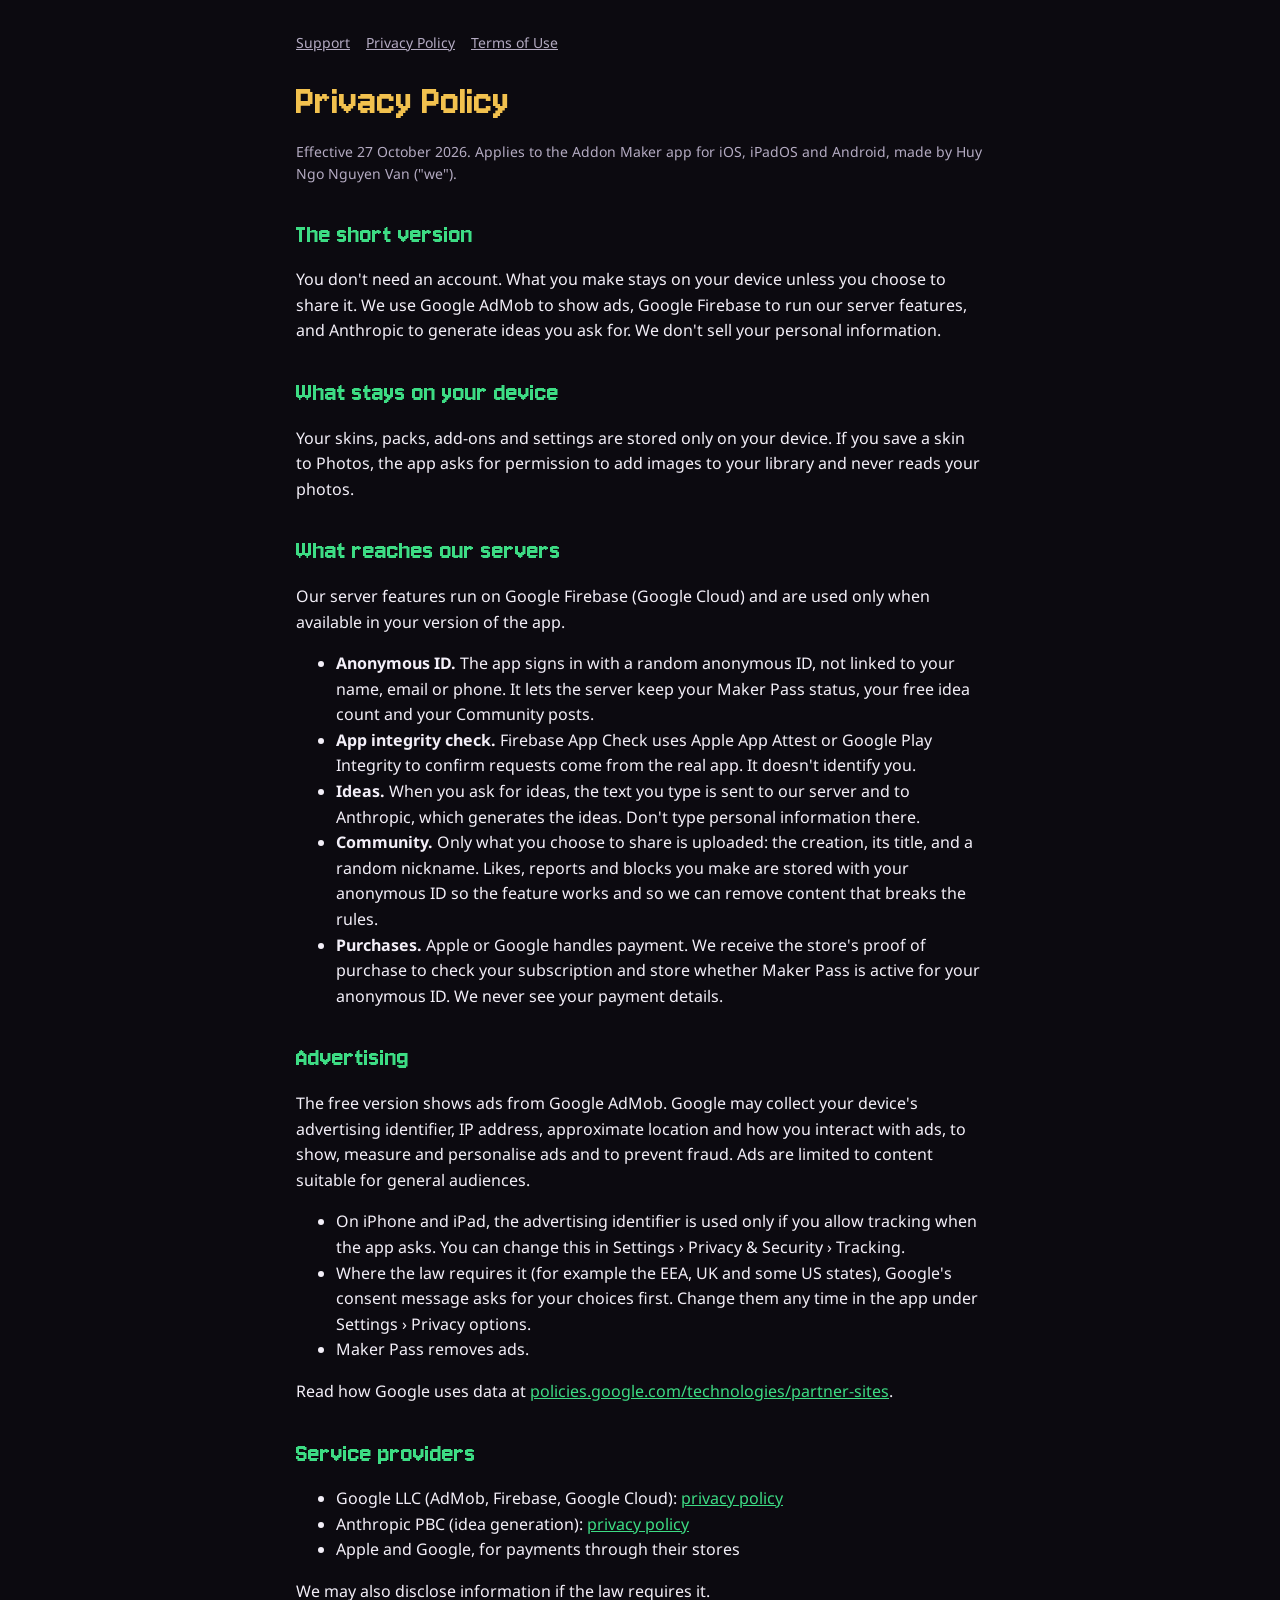
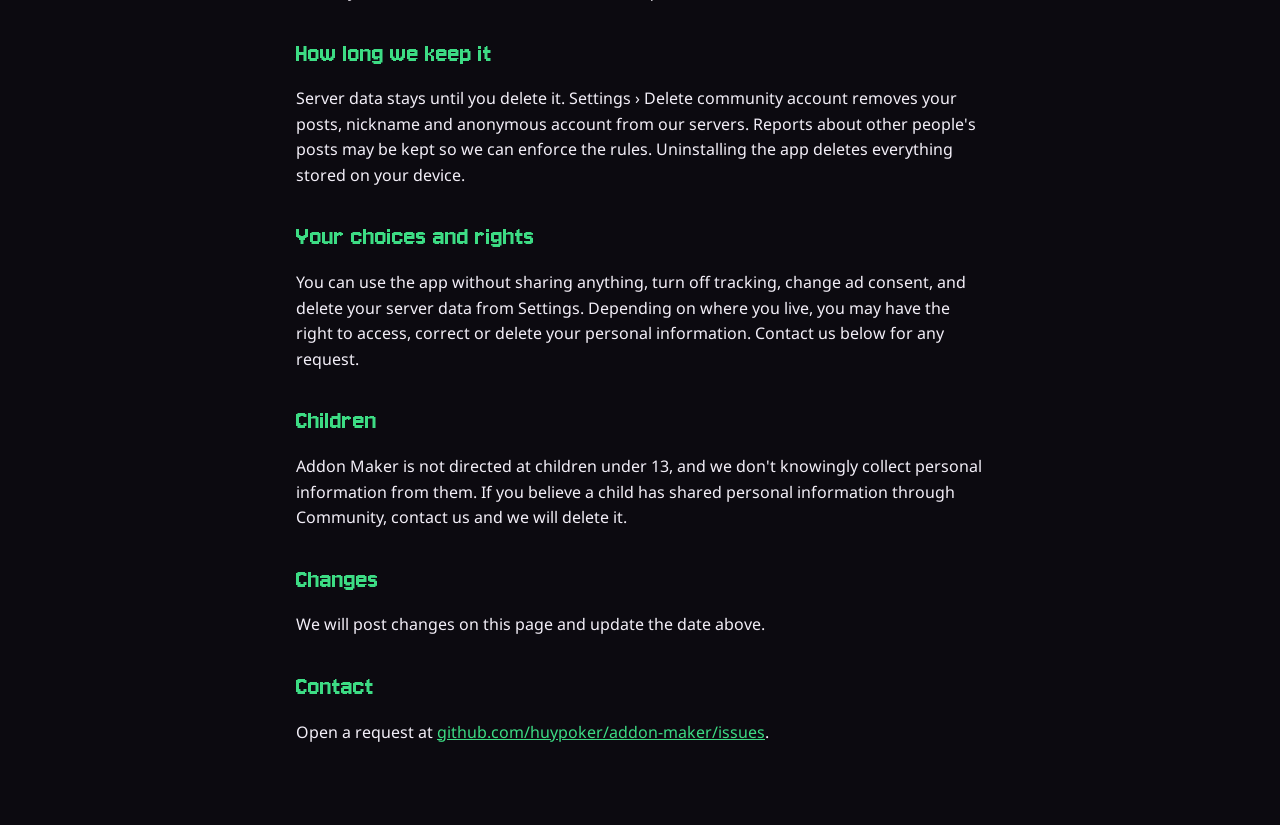
==== privacy.html @ 4b2195c6 "Support, privacy policy and terms pages for Addon Maker Co-Authored-By: Claude Opus 5.5 <noreply@ant" ====
<!doctype html><html lang="en"><head><meta charset="utf-8"><meta name="viewport" content="width=device-width,initial-scale=1"><link rel="preconnect" href="https://fonts.googleapis.com"><link href="https://fonts.googleapis.com/css2?family=Jersey+10&family=Noto+Sans:wght@400;700&display=swap" rel="stylesheet"><link rel="stylesheet" href="style.css"><title>Addon Maker Privacy</title></head><body><main><nav><a href="./">Support</a><a href="privacy.html">Privacy Policy</a><a href="terms.html">Terms of Use</a></nav>
<h1>Privacy Policy</h1>
<p class="muted">Effective 27 October 2026. Applies to the Addon Maker app for iOS, iPadOS and Android, made by Huy Ngo Nguyen Van ("we").</p>

<h2>The short version</h2>
<p>You don't need an account. What you make stays on your device unless you choose to share it. We use Google AdMob to show ads, Google Firebase to run our server features, and Anthropic to generate ideas you ask for. We don't sell your personal information.</p>

<h2>What stays on your device</h2>
<p>Your skins, packs, add-ons and settings are stored only on your device. If you save a skin to Photos, the app asks for permission to add images to your library and never reads your photos.</p>

<h2>What reaches our servers</h2>
<p>Our server features run on Google Firebase (Google Cloud) and are used only when available in your version of the app.</p>
<ul>
<li><b>Anonymous ID.</b> The app signs in with a random anonymous ID, not linked to your name, email or phone. It lets the server keep your Maker Pass status, your free idea count and your Community posts.</li>
<li><b>App integrity check.</b> Firebase App Check uses Apple App Attest or Google Play Integrity to confirm requests come from the real app. It doesn't identify you.</li>
<li><b>Ideas.</b> When you ask for ideas, the text you type is sent to our server and to Anthropic, which generates the ideas. Don't type personal information there.</li>
<li><b>Community.</b> Only what you choose to share is uploaded: the creation, its title, and a random nickname. Likes, reports and blocks you make are stored with your anonymous ID so the feature works and so we can remove content that breaks the rules.</li>
<li><b>Purchases.</b> Apple or Google handles payment. We receive the store's proof of purchase to check your subscription and store whether Maker Pass is active for your anonymous ID. We never see your payment details.</li>
</ul>

<h2>Advertising</h2>
<p>The free version shows ads from Google AdMob. Google may collect your device's advertising identifier, IP address, approximate location and how you interact with ads, to show, measure and personalise ads and to prevent fraud. Ads are limited to content suitable for general audiences.</p>
<ul>
<li>On iPhone and iPad, the advertising identifier is used only if you allow tracking when the app asks. You can change this in Settings › Privacy &amp; Security › Tracking.</li>
<li>Where the law requires it (for example the EEA, UK and some US states), Google's consent message asks for your choices first. Change them any time in the app under Settings › Privacy options.</li>
<li>Maker Pass removes ads.</li>
</ul>
<p>Read how Google uses data at <a href="https://policies.google.com/technologies/partner-sites">policies.google.com/technologies/partner-sites</a>.</p>

<h2>Service providers</h2>
<ul>
<li>Google LLC (AdMob, Firebase, Google Cloud): <a href="https://policies.google.com/privacy">privacy policy</a></li>
<li>Anthropic PBC (idea generation): <a href="https://www.anthropic.com/legal/privacy">privacy policy</a></li>
<li>Apple and Google, for payments through their stores</li>
</ul>
<p>We may also disclose information if the law requires it.</p>

<h2>How long we keep it</h2>
<p>Server data stays until you delete it. Settings › Delete community account removes your posts, nickname and anonymous account from our servers. Reports about other people's posts may be kept so we can enforce the rules. Uninstalling the app deletes everything stored on your device.</p>

<h2>Your choices and rights</h2>
<p>You can use the app without sharing anything, turn off tracking, change ad consent, and delete your server data from Settings. Depending on where you live, you may have the right to access, correct or delete your personal information. Contact us below for any request.</p>

<h2>Children</h2>
<p>Addon Maker is not directed at children under 13, and we don't knowingly collect personal information from them. If you believe a child has shared personal information through Community, contact us and we will delete it.</p>

<h2>Changes</h2>
<p>We will post changes on this page and update the date above.</p>

<h2>Contact</h2>
<p>Open a request at <a href="https://github.com/huypoker/addon-maker/issues">github.com/huypoker/addon-maker/issues</a>.</p>
</main></body></html>
---- style.css ----
:root{--bg:#0C0A10;--surface:#2A2632;--text:#F3EFF8;--muted:#B4ABC2;--accent:#3DDC84;--gold:#F2C14E}
*{box-sizing:border-box}
body{margin:0;background:var(--bg);color:var(--text);font:16px/1.6 "Noto Sans",system-ui,-apple-system,sans-serif}
main{max-width:720px;margin:0 auto;padding:32px 16px 64px}
nav{display:flex;gap:16px;flex-wrap:wrap;margin-bottom:24px;font-size:14px}
nav a{color:var(--muted)}
h1{font:400 44px/1.1 "Jersey 10",monospace;color:var(--gold);margin:0 0 8px}
h2{font:400 28px/1.2 "Jersey 10",monospace;color:var(--accent);margin:32px 0 8px}
p,li{color:var(--text)}
.muted{color:var(--muted);font-size:14px}
a{color:var(--accent)}
.card{background:var(--surface);padding:16px;margin:16px 0;border:3px solid #3a3444}
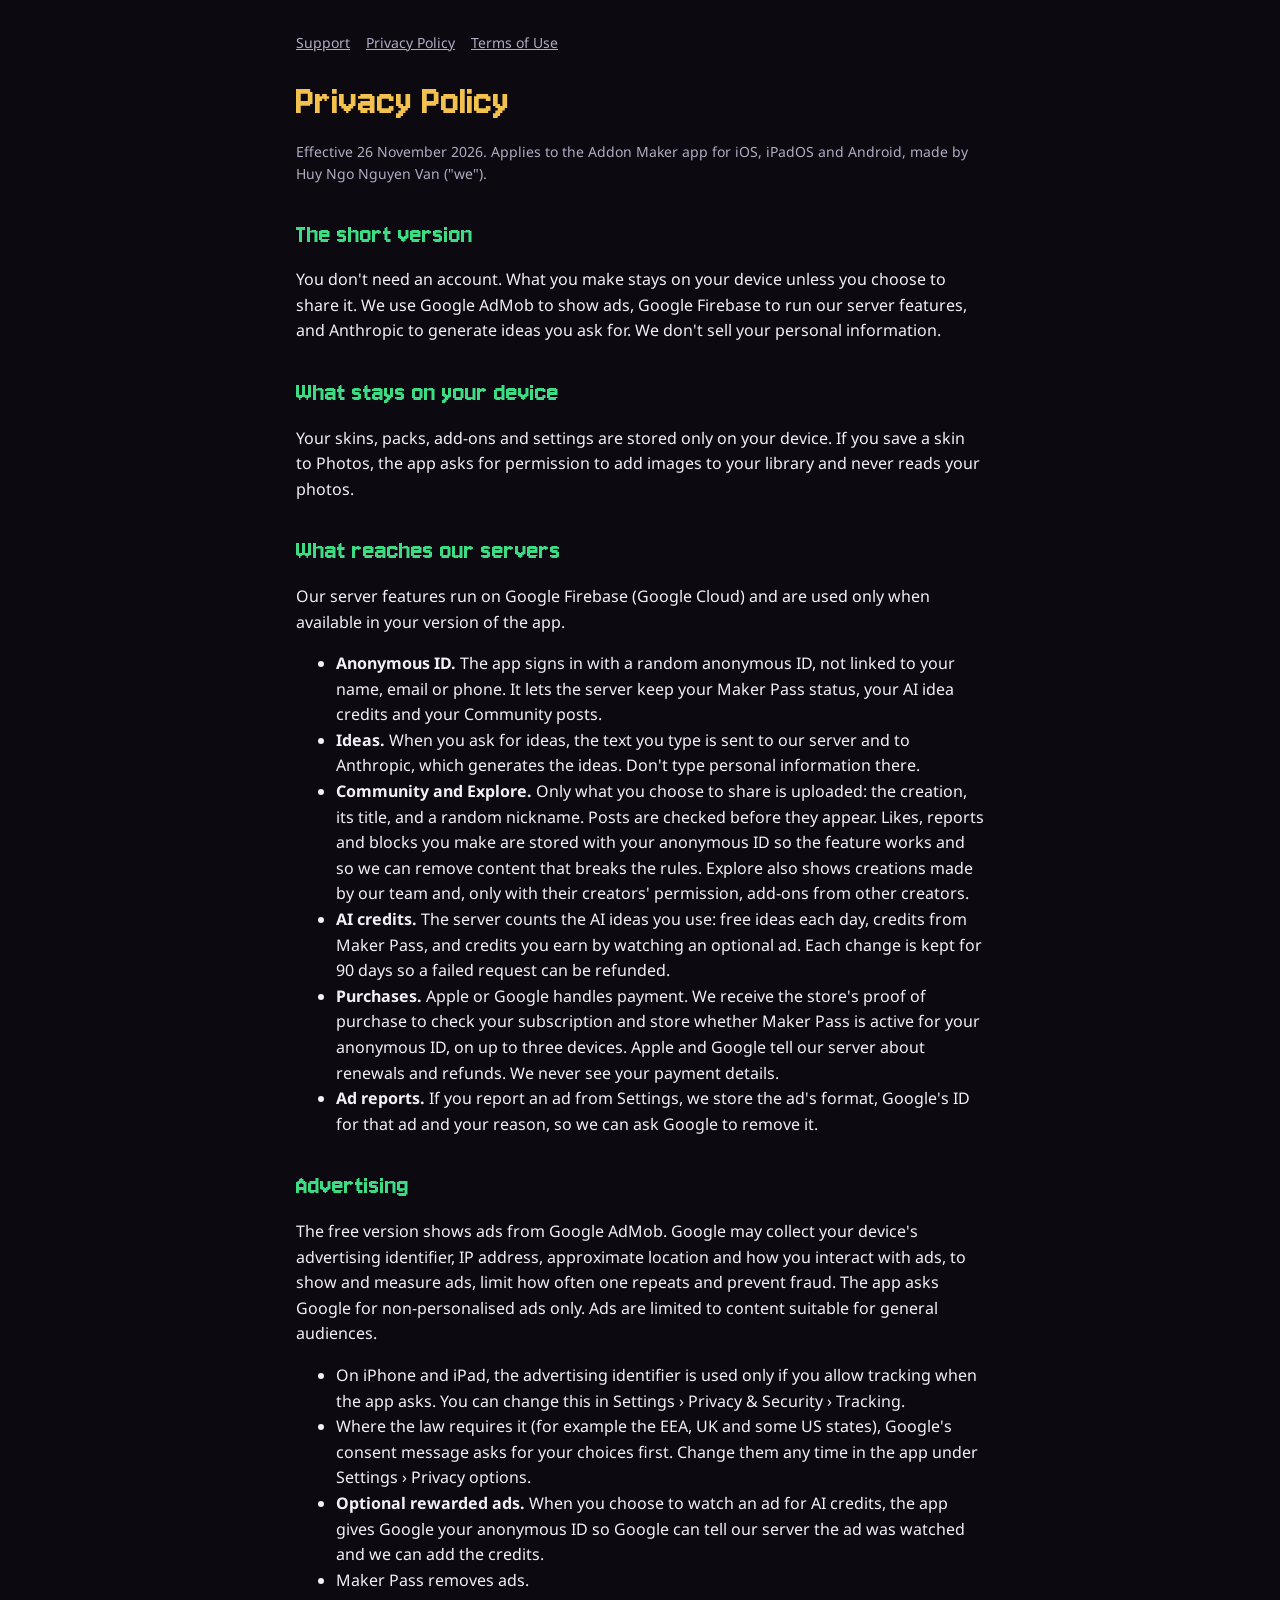
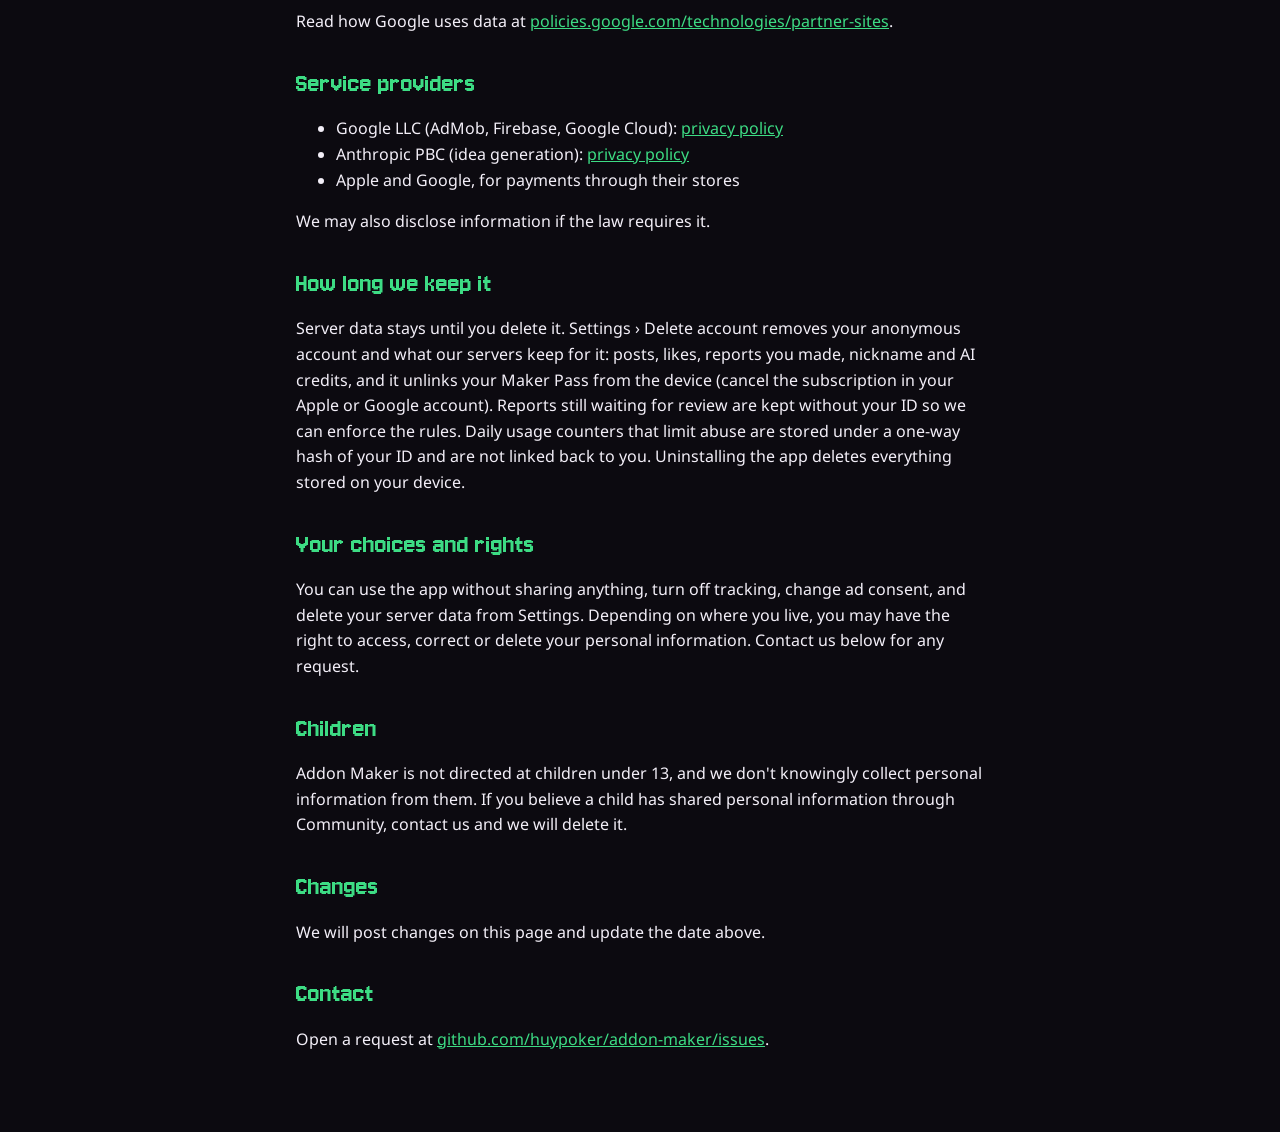
==== commit f596c015: "Privacy policy for 1.0.1: AI credits, rewarded ads, Explore, Delete account Ads are requested as non" ====
--- a/privacy.html
+++ b/privacy.html
@@ -1,6 +1,6 @@
 <!doctype html><html lang="en"><head><meta charset="utf-8"><meta name="viewport" content="width=device-width,initial-scale=1"><link rel="preconnect" href="https://fonts.googleapis.com"><link href="https://fonts.googleapis.com/css2?family=Jersey+10&family=Noto+Sans:wght@400;700&display=swap" rel="stylesheet"><link rel="stylesheet" href="style.css"><title>Addon Maker Privacy</title></head><body><main><nav><a href="./">Support</a><a href="privacy.html">Privacy Policy</a><a href="terms.html">Terms of Use</a></nav>
 <h1>Privacy Policy</h1>
-<p class="muted">Effective 27 October 2026. Applies to the Addon Maker app for iOS, iPadOS and Android, made by Huy Ngo Nguyen Van ("we").</p>
+<p class="muted">Effective 26 November 2026. Applies to the Addon Maker app for iOS, iPadOS and Android, made by Huy Ngo Nguyen Van ("we").</p>
 
 <h2>The short version</h2>
 <p>You don't need an account. What you make stays on your device unless you choose to share it. We use Google AdMob to show ads, Google Firebase to run our server features, and Anthropic to generate ideas you ask for. We don't sell your personal information.</p>
@@ -11,18 +11,20 @@
 <h2>What reaches our servers</h2>
 <p>Our server features run on Google Firebase (Google Cloud) and are used only when available in your version of the app.</p>
 <ul>
-<li><b>Anonymous ID.</b> The app signs in with a random anonymous ID, not linked to your name, email or phone. It lets the server keep your Maker Pass status, your free idea count and your Community posts.</li>
-<li><b>App integrity check.</b> Firebase App Check uses Apple App Attest or Google Play Integrity to confirm requests come from the real app. It doesn't identify you.</li>
+<li><b>Anonymous ID.</b> The app signs in with a random anonymous ID, not linked to your name, email or phone. It lets the server keep your Maker Pass status, your AI idea credits and your Community posts.</li>
 <li><b>Ideas.</b> When you ask for ideas, the text you type is sent to our server and to Anthropic, which generates the ideas. Don't type personal information there.</li>
-<li><b>Community.</b> Only what you choose to share is uploaded: the creation, its title, and a random nickname. Likes, reports and blocks you make are stored with your anonymous ID so the feature works and so we can remove content that breaks the rules.</li>
-<li><b>Purchases.</b> Apple or Google handles payment. We receive the store's proof of purchase to check your subscription and store whether Maker Pass is active for your anonymous ID. We never see your payment details.</li>
+<li><b>Community and Explore.</b> Only what you choose to share is uploaded: the creation, its title, and a random nickname. Posts are checked before they appear. Likes, reports and blocks you make are stored with your anonymous ID so the feature works and so we can remove content that breaks the rules. Explore also shows creations made by our team and, only with their creators' permission, add-ons from other creators.</li>
+<li><b>AI credits.</b> The server counts the AI ideas you use: free ideas each day, credits from Maker Pass, and credits you earn by watching an optional ad. Each change is kept for 90 days so a failed request can be refunded.</li>
+<li><b>Purchases.</b> Apple or Google handles payment. We receive the store's proof of purchase to check your subscription and store whether Maker Pass is active for your anonymous ID, on up to three devices. Apple and Google tell our server about renewals and refunds. We never see your payment details.</li>
+<li><b>Ad reports.</b> If you report an ad from Settings, we store the ad's format, Google's ID for that ad and your reason, so we can ask Google to remove it.</li>
 </ul>
 
 <h2>Advertising</h2>
-<p>The free version shows ads from Google AdMob. Google may collect your device's advertising identifier, IP address, approximate location and how you interact with ads, to show, measure and personalise ads and to prevent fraud. Ads are limited to content suitable for general audiences.</p>
+<p>The free version shows ads from Google AdMob. Google may collect your device's advertising identifier, IP address, approximate location and how you interact with ads, to show and measure ads, limit how often one repeats and prevent fraud. The app asks Google for non-personalised ads only. Ads are limited to content suitable for general audiences.</p>
 <ul>
 <li>On iPhone and iPad, the advertising identifier is used only if you allow tracking when the app asks. You can change this in Settings › Privacy &amp; Security › Tracking.</li>
 <li>Where the law requires it (for example the EEA, UK and some US states), Google's consent message asks for your choices first. Change them any time in the app under Settings › Privacy options.</li>
+<li><b>Optional rewarded ads.</b> When you choose to watch an ad for AI credits, the app gives Google your anonymous ID so Google can tell our server the ad was watched and we can add the credits.</li>
 <li>Maker Pass removes ads.</li>
 </ul>
 <p>Read how Google uses data at <a href="https://policies.google.com/technologies/partner-sites">policies.google.com/technologies/partner-sites</a>.</p>
@@ -36,7 +38,7 @@
 <p>We may also disclose information if the law requires it.</p>
 
 <h2>How long we keep it</h2>
-<p>Server data stays until you delete it. Settings › Delete community account removes your posts, nickname and anonymous account from our servers. Reports about other people's posts may be kept so we can enforce the rules. Uninstalling the app deletes everything stored on your device.</p>
+<p>Server data stays until you delete it. Settings › Delete account removes your anonymous account and what our servers keep for it: posts, likes, reports you made, nickname and AI credits, and it unlinks your Maker Pass from the device (cancel the subscription in your Apple or Google account). Reports still waiting for review are kept without your ID so we can enforce the rules. Daily usage counters that limit abuse are stored under a one-way hash of your ID and are not linked back to you. Uninstalling the app deletes everything stored on your device.</p>
 
 <h2>Your choices and rights</h2>
 <p>You can use the app without sharing anything, turn off tracking, change ad consent, and delete your server data from Settings. Depending on where you live, you may have the right to access, correct or delete your personal information. Contact us below for any request.</p>
